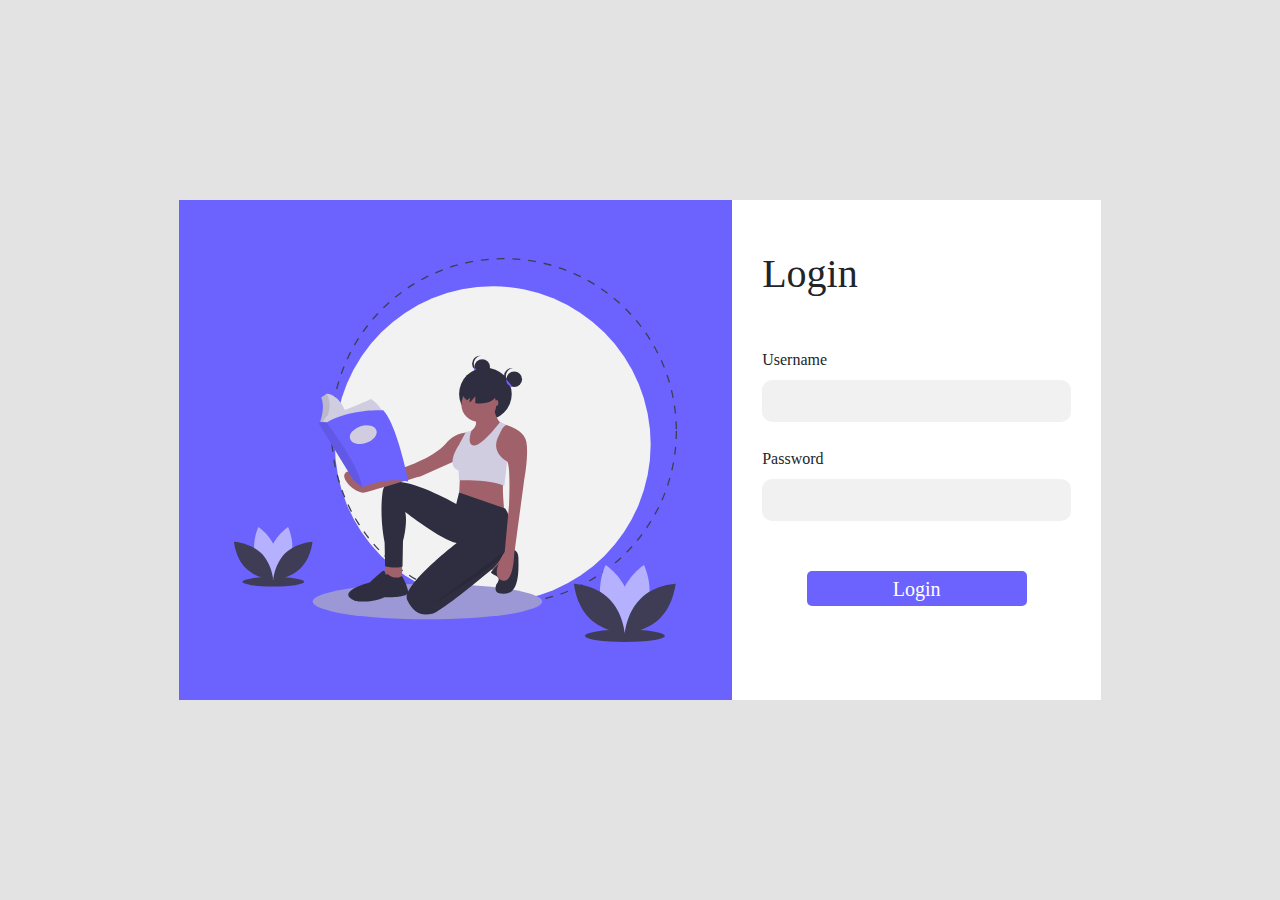
==== public_html/index.html @ 6130db79 "Initial commit" ====
<!DOCTYPE html>
<html lang="en">
<head>
    <meta charset="UTF-8">
    <title>Login | LMS</title>
    <meta name="viewport" content="width=device-width, initial-scale=1.0">
    <link rel="stylesheet" href="https://stackpath.bootstrapcdn.com/bootstrap/4.4.1/css/bootstrap.min.css">
    <link rel="stylesheet" href="css/login.css">
</head>
<body>
<main>
    <section>
        <article id="art-img">
            <img src="assets.img/undraw_reading_book_4wjf.svg" alt="login image" width="80%">
        </article>
        <article id="art-login">
            <div>
                <h1>Login</h1>
                <form id="LoginForm">
                    <label for="txtUsername">Username</label>
                    <input type="text" name="username" id="txtUsername">
                    <label for="txtPassword">Password</label>
                    <input type="password" name="password" id="txtPassword">
                    <button type="button" id="btnLogin">Login</button>
                </form>
            </div>
        </article>
    </section>
</main>
<script src="https://code.jquery.com/jquery-3.4.1.min.js"></script>
<script src="jsControllers/LoginController.js"></script>
</body>
</html>
---- public_html/css/login.css ----
body,main{
    background: #E3E3E3;
}

main>section{
    width: 922px;
    height: 500px;
    background: #fff;
    position: absolute;
    top: 0;
    bottom: 0;
    left: 0;
    right: 0;
    margin: auto;
    display: flex;
}

#art-img{
    width: 60%;
    height: 100%;
    background: #6C63FF;
    position: relative;
}

#art-img>img{
    position: absolute;
    top: 0;
    bottom: 0;
    left: 0;
    right: 0;
    margin: auto;
}

#art-login{
    width: 40%;
    background: #ffffff;
}

#art-login>div{
    width: 100%;
    height: 80%;
    margin: 50px 0px;
    padding: 0 30px;
}

#art-login>div>h1{
    font-family: Ethnocentric;
    margin-bottom: 50px;
}

#art-login>div>form>label{
    font-family: "PT Sans";
}

#art-login>div>form>input{
    padding-left: 20px;
    outline: none;
    width: 100%;
    height: 42px;
    border: none;
    border-radius: 10px;
    background: #f1f1f1;
    display: block;
    margin-bottom: 25px;
    transition: box-shadow.5s;
}

#art-login>div>form>button{
    width: 220px;
    height: 35px;
    border: none;
    border-radius: 5px;
    background: #6C63FF;
    color: #ffffff;
    font-size: 20px;
    display: block;
    font-family: Ethnocentric;
    margin: 50px auto;
    transition: all .3s;
}

#art-login>div>form>input:focus{
    background: #fff;
    border: 2px solid #6c63ff;
    box-shadow: 0px 0px 6px rgba(108, 99, 255, 0.47);
}


#art-login>div>form>button:hover{
    /*border-radius: 5px;*/
    /*background: #6c63ff;*/
    box-shadow: 1px 2px 6px 2px rgba(0, 0, 0, 0.25);

}
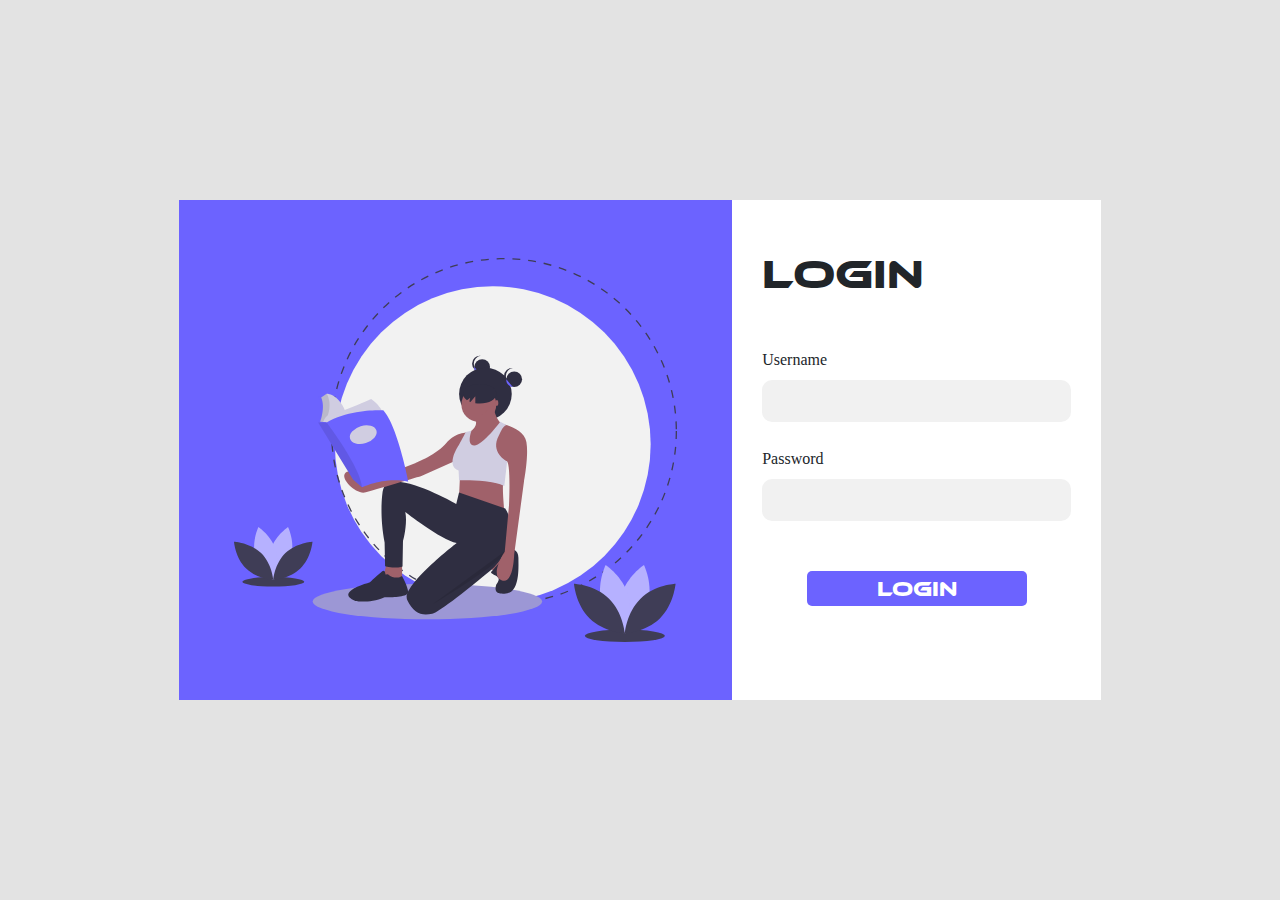
==== commit f0dbc905: "Responsive Design" ====
--- a/public_html/index.html
+++ b/public_html/index.html
@@ -4,14 +4,18 @@
     <meta charset="UTF-8">
     <title>Login | LMS</title>
     <meta name="viewport" content="width=device-width, initial-scale=1.0">
+    <meta content="#6c63ff" name="theme-color">
     <link rel="stylesheet" href="https://stackpath.bootstrapcdn.com/bootstrap/4.4.1/css/bootstrap.min.css">
     <link rel="stylesheet" href="css/login.css">
+    <link href="css/media/login.css" rel="stylesheet">
+    <link href="assets/img/Louise-French-Time-Out_featured-illustration(1).png" rel="icon">
 </head>
 <body>
 <main>
+    <div id="animation"></div>
     <section>
         <article id="art-img">
-            <img src="assets.img/undraw_reading_book_4wjf.svg" alt="login image" width="80%">
+            <img alt="login image" src="assets/img/undraw_reading_book_4wjf.svg" width="80%">
         </article>
         <article id="art-login">
             <div>
--- a/public_html/css/login.css
+++ b/public_html/css/login.css
@@ -1,9 +1,18 @@
+@font-face {
+    font-family: "Ethnocentric-rg";
+    src: url("../assets/font/ethnocentric rg.ttf") format("opentype");
+}
 
-body,main{
+@font-face {
+    font-family: "Broadway-rg";
+    src: url("../assets/font/Broadway Regular.ttf") format("truetype");
+}
+
+body, main {
     background: #E3E3E3;
 }
 
-main>section{
+main > section {
     width: 922px;
     height: 500px;
     background: #fff;
@@ -45,7 +54,7 @@
 }
 
 #art-login>div>h1{
-    font-family: Ethnocentric;
+    font-family: "Ethnocentric-rg";
     margin-bottom: 50px;
 }
 
@@ -66,7 +75,7 @@
     transition: box-shadow.5s;
 }
 
-#art-login>div>form>button{
+#art-login>div>form>button {
     width: 220px;
     height: 35px;
     border: none;
@@ -75,7 +84,7 @@
     color: #ffffff;
     font-size: 20px;
     display: block;
-    font-family: Ethnocentric;
+    font-family: "Ethnocentric-rg";
     margin: 50px auto;
     transition: all .3s;
 }
@@ -87,9 +96,20 @@
 }
 
 
-#art-login>div>form>button:hover{
+#art-login > div > form > button:hover {
     /*border-radius: 5px;*/
     /*background: #6c63ff;*/
     box-shadow: 1px 2px 6px 2px rgba(0, 0, 0, 0.25);
 
+}
+
+#animation {
+    position: absolute;
+    top: 0;
+    left: 0;
+    width: 0vw;
+    height: 100vh;
+    z-index: 1000000;
+    background-color: #6c63ff;
+    transition: width 1s;
 }--- a/public_html/css/media/login.css
+++ b/public_html/css/media/login.css
@@ -0,0 +1,35 @@
+@media all and (max-width: 922px) {
+
+    main > section {
+        width: 350px;
+        height: min-content;
+        display: block;
+    }
+
+    #art-img {
+        width: 100%;
+        height: 250px;
+    }
+
+    #art-img > img {
+        width: unset;
+        height: 80%;
+    }
+
+    #art-login {
+        width: 100%;
+    }
+
+    #art-login > div {
+        margin: unset;
+    }
+
+    #art-login > div > h1 {
+        margin: 20px 0;
+    }
+
+    #art-login > div > form > button {
+        margin-top: 20px;
+    }
+
+}